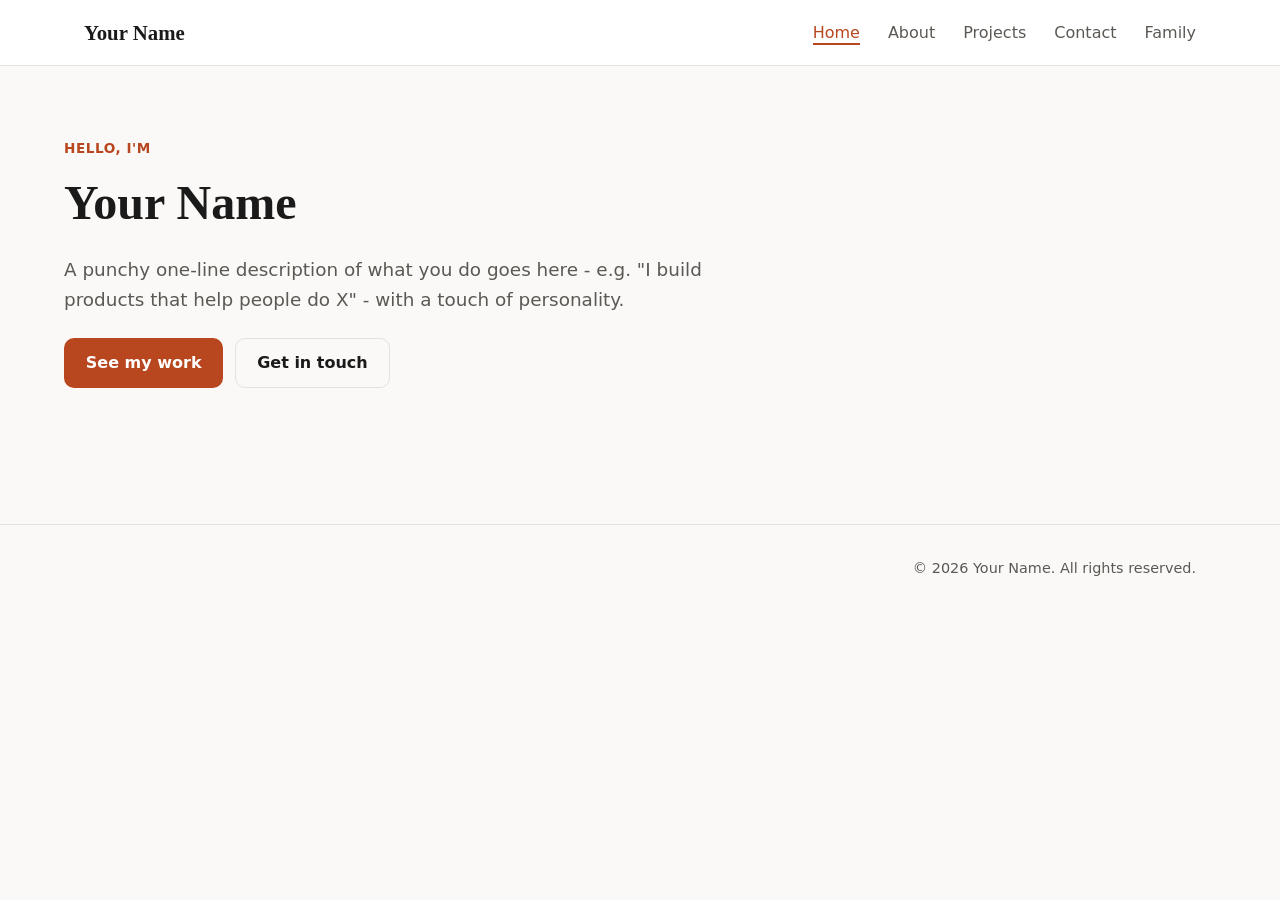
==== index.html @ e5d1f308 "Scaffold personal site per PRD: public pages, encrypted Family area, GitHub Pages setup - Home/About" ====
<!doctype html>
<html lang="en">
<head>
  <meta charset="utf-8" />
  <meta name="viewport" content="width=device-width, initial-scale=1" />
  <title>Your Name - What You Do</title>
  <meta name="description" content="Personal site of Your Name - a short, punchy description of what you do goes here." />
  <link rel="icon" href="favicon.svg" type="image/svg+xml" />
  <link rel="canonical" href="/" />

  <meta property="og:type" content="website" />
  <meta property="og:title" content="Your Name - What You Do" />
  <meta property="og:description" content="A short, punchy description of what you do goes here." />
  <meta property="og:image" content="assets/img/og-image.svg" />
  <meta name="twitter:card" content="summary_large_image" />

  <link rel="stylesheet" href="assets/css/style.css" />
</head>
<body>
  <a class="skip-link" href="#main">Skip to content</a>

  <header class="site-header">
    <div class="container header-inner">
      <a class="brand" href="index.html">Your Name</a>
      <button class="nav-toggle" id="nav-toggle" aria-expanded="false" aria-controls="primary-nav">
        <span class="sr-only">Menu</span>
        <span class="nav-toggle-bar"></span>
        <span class="nav-toggle-bar"></span>
        <span class="nav-toggle-bar"></span>
      </button>
      <nav class="primary-nav" id="primary-nav" aria-label="Primary">
        <a href="index.html" aria-current="page">Home</a>
        <a href="about.html">About</a>
        <a href="projects.html">Projects</a>
        <a href="contact.html">Contact</a>
        <a href="family.html">Family</a>
      </nav>
    </div>
  </header>

  <main id="main">
    <section class="container hero">
      <p class="eyebrow">Hello, I'm</p>
      <h1>Your Name</h1>
      <p class="lede">
        A punchy one-line description of what you do goes here - e.g. "I build
        products that help people do X" - with a touch of personality.
      </p>
      <div class="button-row">
        <a class="btn btn-primary" href="projects.html">See my work</a>
        <a class="btn btn-secondary" href="contact.html">Get in touch</a>
      </div>
      <div class="social-links" aria-label="Social profiles">
        <a class="social-link" data-social="linkedin"></a>
        <a class="social-link" data-social="youtube"></a>
        <a class="social-link" data-social="github"></a>
        <a class="social-link" data-social="x"></a>
        <a class="social-link" data-social="instagram"></a>
      </div>
    </section>
  </main>

  <footer class="site-footer">
    <div class="container footer-inner">
      <div class="social-links" aria-label="Social profiles">
        <a class="social-link" data-social="linkedin"></a>
        <a class="social-link" data-social="youtube"></a>
        <a class="social-link" data-social="github"></a>
        <a class="social-link" data-social="x"></a>
        <a class="social-link" data-social="instagram"></a>
      </div>
      <p class="copyright">&copy; <span id="current-year">2026</span> Your Name. All rights reserved.</p>
    </div>
  </footer>

  <script src="assets/js/social-links.js" defer></script>
  <script src="assets/js/main.js" defer></script>
</body>
</html>
---- assets/css/style.css ----
/* ------------------------------------------------------------------
   Design tokens
   ------------------------------------------------------------------ */
:root {
  --color-bg: #faf9f7;
  --color-surface: #ffffff;
  --color-text: #1a1a1a;
  --color-text-muted: #5c5954;
  --color-border: #e6e2db;
  --color-accent: #b8461f;
  --color-accent-soft: #f3e2da;
  --font-body: system-ui, -apple-system, "Segoe UI", Roboto, Helvetica, Arial, sans-serif;
  --font-heading: Georgia, "Iowan Old Style", "Palatino Linotype", "Times New Roman", serif;
  --max-width: 72rem;
  --radius: 10px;
}

/* ------------------------------------------------------------------
   Reset / base
   ------------------------------------------------------------------ */
*,
*::before,
*::after {
  box-sizing: border-box;
}

html {
  -webkit-text-size-adjust: 100%;
}

body {
  margin: 0;
  background: var(--color-bg);
  color: var(--color-text);
  font-family: var(--font-body);
  line-height: 1.6;
  -webkit-font-smoothing: antialiased;
}

img {
  max-width: 100%;
  display: block;
}

[hidden] {
  display: none !important;
}

a {
  color: inherit;
}

h1,
h2,
h3 {
  font-family: var(--font-heading);
  line-height: 1.2;
  margin: 0 0 0.5em;
}

h1 {
  font-size: clamp(2rem, 5vw, 3rem);
}

h2 {
  font-size: clamp(1.5rem, 3.5vw, 2.1rem);
}

h3 {
  font-size: 1.25rem;
}

p {
  margin: 0 0 1em;
}

.container {
  max-width: var(--max-width);
  margin: 0 auto;
  padding: 0 1.25rem;
}

.sr-only {
  position: absolute;
  width: 1px;
  height: 1px;
  padding: 0;
  margin: -1px;
  overflow: hidden;
  clip: rect(0, 0, 0, 0);
  white-space: nowrap;
  border: 0;
}

.skip-link {
  position: absolute;
  left: 1rem;
  top: -3rem;
  background: var(--color-accent);
  color: #fff;
  padding: 0.6rem 1rem;
  border-radius: var(--radius);
  z-index: 100;
  transition: top 0.15s ease;
}

.skip-link:focus {
  top: 1rem;
}

/* ------------------------------------------------------------------
   Header / nav
   ------------------------------------------------------------------ */
.site-header {
  border-bottom: 1px solid var(--color-border);
  background: var(--color-surface);
}

.header-inner {
  display: flex;
  align-items: center;
  justify-content: space-between;
  padding-top: 1rem;
  padding-bottom: 1rem;
  position: relative;
}

.brand {
  font-family: var(--font-heading);
  font-size: 1.3rem;
  font-weight: 700;
  text-decoration: none;
}

.nav-toggle {
  display: inline-flex;
  flex-direction: column;
  justify-content: center;
  gap: 5px;
  width: 2.25rem;
  height: 2.25rem;
  background: transparent;
  border: 1px solid var(--color-border);
  border-radius: var(--radius);
  cursor: pointer;
}

.nav-toggle-bar {
  display: block;
  height: 2px;
  margin: 0 6px;
  background: var(--color-text);
  border-radius: 1px;
}

.primary-nav {
  position: absolute;
  top: 100%;
  left: 0;
  right: 0;
  display: none;
  flex-direction: column;
  background: var(--color-surface);
  border-bottom: 1px solid var(--color-border);
  padding: 0.5rem 1.25rem 1rem;
}

.primary-nav.is-open {
  display: flex;
}

.primary-nav a {
  text-decoration: none;
  padding: 0.6rem 0;
  border-bottom: 1px solid var(--color-border);
  color: var(--color-text-muted);
}

.primary-nav a:last-child {
  border-bottom: none;
}

.primary-nav a:hover,
.primary-nav a[aria-current="page"] {
  color: var(--color-accent);
}

@media (min-width: 46rem) {
  .nav-toggle {
    display: none;
  }

  .primary-nav {
    position: static;
    display: flex;
    flex-direction: row;
    gap: 1.75rem;
    background: transparent;
    border: none;
    padding: 0;
  }

  .primary-nav a {
    padding: 0;
    border-bottom: none;
  }

  .primary-nav a[aria-current="page"] {
    box-shadow: inset 0 -2px 0 var(--color-accent);
  }
}

/* ------------------------------------------------------------------
   Main content
   ------------------------------------------------------------------ */
main {
  padding: 2.5rem 0 4rem;
}

.section {
  padding: 2.5rem 0;
}

/* ------------------------------------------------------------------
   Buttons / links
   ------------------------------------------------------------------ */
.btn {
  display: inline-flex;
  align-items: center;
  justify-content: center;
  gap: 0.5rem;
  padding: 0.7rem 1.3rem;
  border-radius: var(--radius);
  text-decoration: none;
  font-weight: 600;
  border: 1px solid transparent;
  transition: transform 0.1s ease, background-color 0.15s ease, color 0.15s ease;
}

.btn:hover {
  transform: translateY(-1px);
}

.btn-primary {
  background: var(--color-accent);
  color: #fff;
}

.btn-primary:hover {
  background: #9a3a19;
}

.btn-secondary {
  background: transparent;
  border-color: var(--color-border);
  color: var(--color-text);
}

.btn-secondary:hover {
  border-color: var(--color-accent);
  color: var(--color-accent);
}

.button-row {
  display: flex;
  flex-wrap: wrap;
  gap: 0.75rem;
  margin: 1.5rem 0;
}

/* ------------------------------------------------------------------
   Social links
   ------------------------------------------------------------------ */
.social-links {
  display: flex;
  flex-wrap: wrap;
  gap: 0.6rem;
}

.social-link {
  display: inline-flex;
  align-items: center;
  padding: 0.4rem 0.9rem;
  border: 1px solid var(--color-border);
  border-radius: 999px;
  text-decoration: none;
  font-size: 0.9rem;
  color: var(--color-text-muted);
  transition: border-color 0.15s ease, color 0.15s ease, background-color 0.15s ease;
}

.social-link:hover {
  border-color: var(--color-accent);
  color: var(--color-accent);
  background: var(--color-accent-soft);
}

/* ------------------------------------------------------------------
   Hero (Home)
   ------------------------------------------------------------------ */
.hero {
  padding: 2rem 0 3rem;
}

.hero .eyebrow {
  color: var(--color-accent);
  font-weight: 600;
  letter-spacing: 0.04em;
  text-transform: uppercase;
  font-size: 0.85rem;
}

.hero p.lede {
  font-size: 1.15rem;
  color: var(--color-text-muted);
  max-width: 40rem;
}

/* ------------------------------------------------------------------
   About
   ------------------------------------------------------------------ */
.about-layout {
  display: grid;
  gap: 2rem;
}

@media (min-width: 46rem) {
  .about-layout {
    grid-template-columns: 220px 1fr;
    align-items: start;
  }
}

.photo-placeholder {
  aspect-ratio: 1 / 1;
  border-radius: var(--radius);
  border: 1px dashed var(--color-border);
  background: var(--color-surface);
  display: flex;
  align-items: center;
  justify-content: center;
  color: var(--color-text-muted);
  text-align: center;
  font-size: 0.9rem;
  padding: 1rem;
}

.about-list {
  padding-left: 1.1rem;
}

.about-list li {
  margin-bottom: 0.5rem;
}

/* ------------------------------------------------------------------
   Projects
   ------------------------------------------------------------------ */
.project-grid {
  display: grid;
  gap: 1.5rem;
  grid-template-columns: repeat(auto-fit, minmax(240px, 1fr));
  list-style: none;
  margin: 0;
  padding: 0;
}

.project-card {
  background: var(--color-surface);
  border: 1px solid var(--color-border);
  border-radius: var(--radius);
  padding: 1.5rem;
  display: flex;
  flex-direction: column;
  gap: 0.5rem;
}

.project-tags {
  display: flex;
  flex-wrap: wrap;
  gap: 0.4rem;
  margin: 0.25rem 0 0.75rem;
  padding: 0;
  list-style: none;
}

.project-tags li {
  font-size: 0.75rem;
  color: var(--color-text-muted);
  background: var(--color-accent-soft);
  border-radius: 999px;
  padding: 0.2rem 0.6rem;
}

.project-card .btn {
  align-self: flex-start;
  margin-top: auto;
}

/* ------------------------------------------------------------------
   Contact
   ------------------------------------------------------------------ */
.contact-methods {
  display: grid;
  gap: 1rem;
  margin: 1.5rem 0 2rem;
}

.contact-card {
  background: var(--color-surface);
  border: 1px solid var(--color-border);
  border-radius: var(--radius);
  padding: 1.25rem 1.5rem;
}

/* ------------------------------------------------------------------
   Family (gated) area
   ------------------------------------------------------------------ */
.family-gate {
  max-width: 26rem;
}

.family-form {
  display: flex;
  flex-direction: column;
  gap: 0.75rem;
  margin-top: 1.5rem;
}

.family-form label {
  font-weight: 600;
}

.family-form input[type="password"] {
  padding: 0.7rem 0.9rem;
  border: 1px solid var(--color-border);
  border-radius: var(--radius);
  font-size: 1rem;
}

.family-form input[type="password"]:focus {
  outline: 2px solid var(--color-accent);
  outline-offset: 1px;
}

.form-error {
  color: #a3231a;
  font-weight: 600;
}

.video-list {
  display: grid;
  gap: 1.5rem;
  grid-template-columns: repeat(auto-fit, minmax(280px, 1fr));
  list-style: none;
  margin: 2rem 0 0;
  padding: 0;
}

.video-card {
  background: var(--color-surface);
  border: 1px solid var(--color-border);
  border-radius: var(--radius);
  padding: 1rem;
}

.video-embed {
  position: relative;
  aspect-ratio: 16 / 9;
  border-radius: var(--radius);
  overflow: hidden;
  margin-top: 0.75rem;
}

.video-embed iframe {
  position: absolute;
  inset: 0;
  width: 100%;
  height: 100%;
  border: 0;
}

/* ------------------------------------------------------------------
   Footer
   ------------------------------------------------------------------ */
.site-footer {
  border-top: 1px solid var(--color-border);
  padding: 2rem 0;
}

.footer-inner {
  display: flex;
  flex-direction: column;
  gap: 1rem;
}

@media (min-width: 46rem) {
  .footer-inner {
    flex-direction: row;
    align-items: center;
    justify-content: space-between;
  }
}

.copyright {
  margin: 0;
  color: var(--color-text-muted);
  font-size: 0.9rem;
}
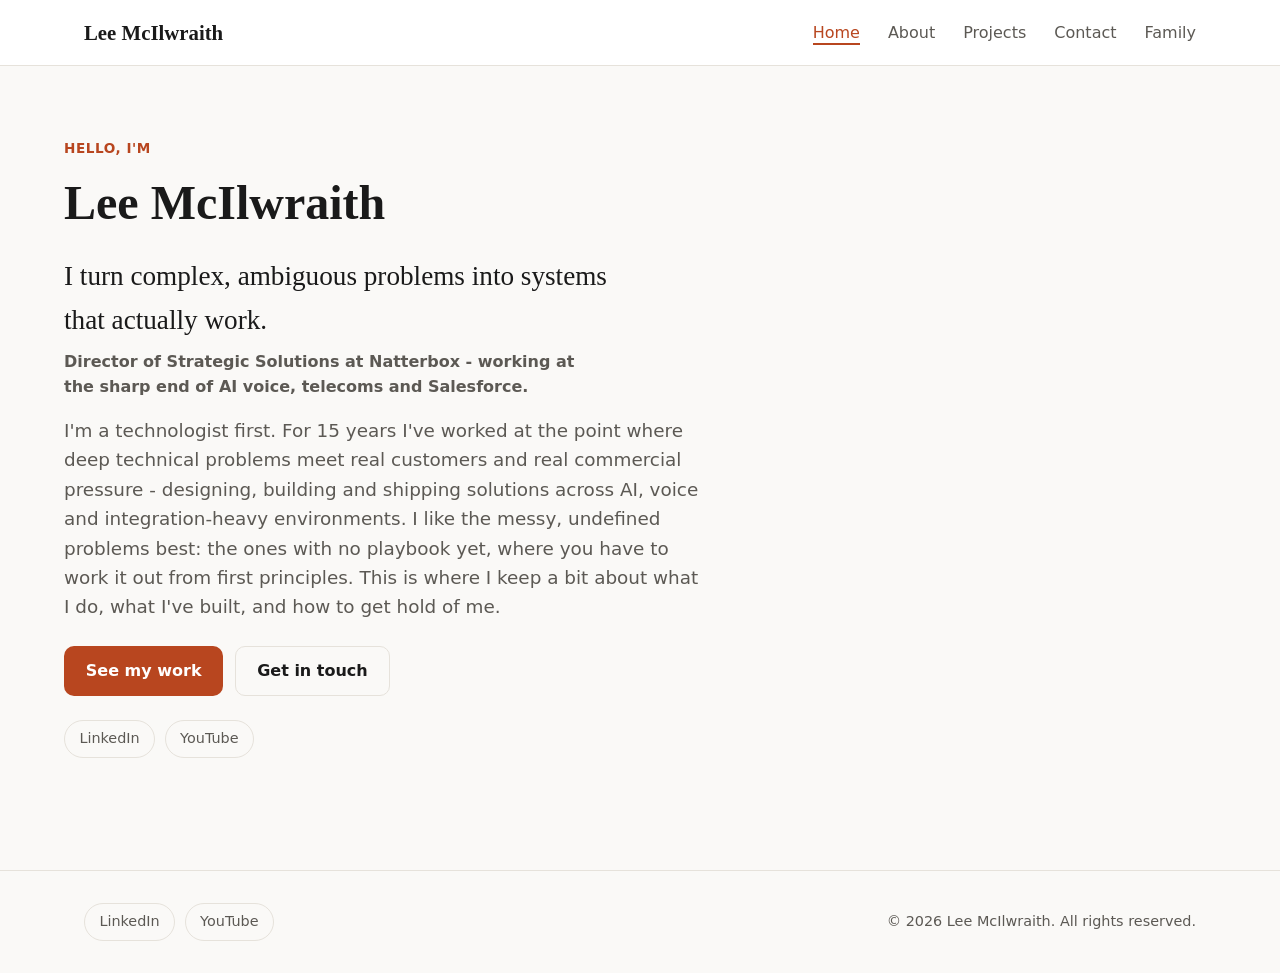
==== commit d2c757e6: "Add real content: name, bio, projects, contact and social links Replaces placeholder copy with Lee's" ====
--- a/index.html
+++ b/index.html
@@ -3,14 +3,14 @@
 <head>
   <meta charset="utf-8" />
   <meta name="viewport" content="width=device-width, initial-scale=1" />
-  <title>Your Name - What You Do</title>
-  <meta name="description" content="Personal site of Your Name - a short, punchy description of what you do goes here." />
+  <title>Lee McIlwraith - Director of Strategic Solutions</title>
+  <meta name="description" content="Director of Strategic Solutions at Natterbox - working at the sharp end of AI voice, telecoms and Salesforce." />
   <link rel="icon" href="favicon.svg" type="image/svg+xml" />
   <link rel="canonical" href="/" />
 
   <meta property="og:type" content="website" />
-  <meta property="og:title" content="Your Name - What You Do" />
-  <meta property="og:description" content="A short, punchy description of what you do goes here." />
+  <meta property="og:title" content="Lee McIlwraith - Director of Strategic Solutions" />
+  <meta property="og:description" content="Director of Strategic Solutions at Natterbox - working at the sharp end of AI voice, telecoms and Salesforce." />
   <meta property="og:image" content="assets/img/og-image.svg" />
   <meta name="twitter:card" content="summary_large_image" />
 
@@ -21,7 +21,7 @@
 
   <header class="site-header">
     <div class="container header-inner">
-      <a class="brand" href="index.html">Your Name</a>
+      <a class="brand" href="index.html">Lee McIlwraith</a>
       <button class="nav-toggle" id="nav-toggle" aria-expanded="false" aria-controls="primary-nav">
         <span class="sr-only">Menu</span>
         <span class="nav-toggle-bar"></span>
@@ -41,10 +41,17 @@
   <main id="main">
     <section class="container hero">
       <p class="eyebrow">Hello, I'm</p>
-      <h1>Your Name</h1>
+      <h1>Lee McIlwraith</h1>
+      <p class="hero-headline">I turn complex, ambiguous problems into systems that actually work.</p>
+      <p class="hero-role">Director of Strategic Solutions at Natterbox - working at the sharp end of AI voice, telecoms and Salesforce.</p>
       <p class="lede">
-        A punchy one-line description of what you do goes here - e.g. "I build
-        products that help people do X" - with a touch of personality.
+        I'm a technologist first. For 15 years I've worked at the point where deep
+        technical problems meet real customers and real commercial pressure -
+        designing, building and shipping solutions across AI, voice and
+        integration-heavy environments. I like the messy, undefined problems best:
+        the ones with no playbook yet, where you have to work it out from first
+        principles. This is where I keep a bit about what I do, what I've built,
+        and how to get hold of me.
       </p>
       <div class="button-row">
         <a class="btn btn-primary" href="projects.html">See my work</a>
@@ -69,7 +76,7 @@
         <a class="social-link" data-social="x"></a>
         <a class="social-link" data-social="instagram"></a>
       </div>
-      <p class="copyright">&copy; <span id="current-year">2026</span> Your Name. All rights reserved.</p>
+      <p class="copyright">&copy; <span id="current-year">2026</span> Lee McIlwraith. All rights reserved.</p>
     </div>
   </footer>
 
--- a/assets/css/style.css
+++ b/assets/css/style.css
@@ -310,6 +310,19 @@
   font-size: 0.85rem;
 }
 
+.hero-headline {
+  font-family: var(--font-heading);
+  font-size: clamp(1.3rem, 3vw, 1.7rem);
+  max-width: 34rem;
+  margin-bottom: 0.4rem;
+}
+
+.hero-role {
+  color: var(--color-text-muted);
+  font-weight: 600;
+  max-width: 34rem;
+}
+
 .hero p.lede {
   font-size: 1.15rem;
   color: var(--color-text-muted);
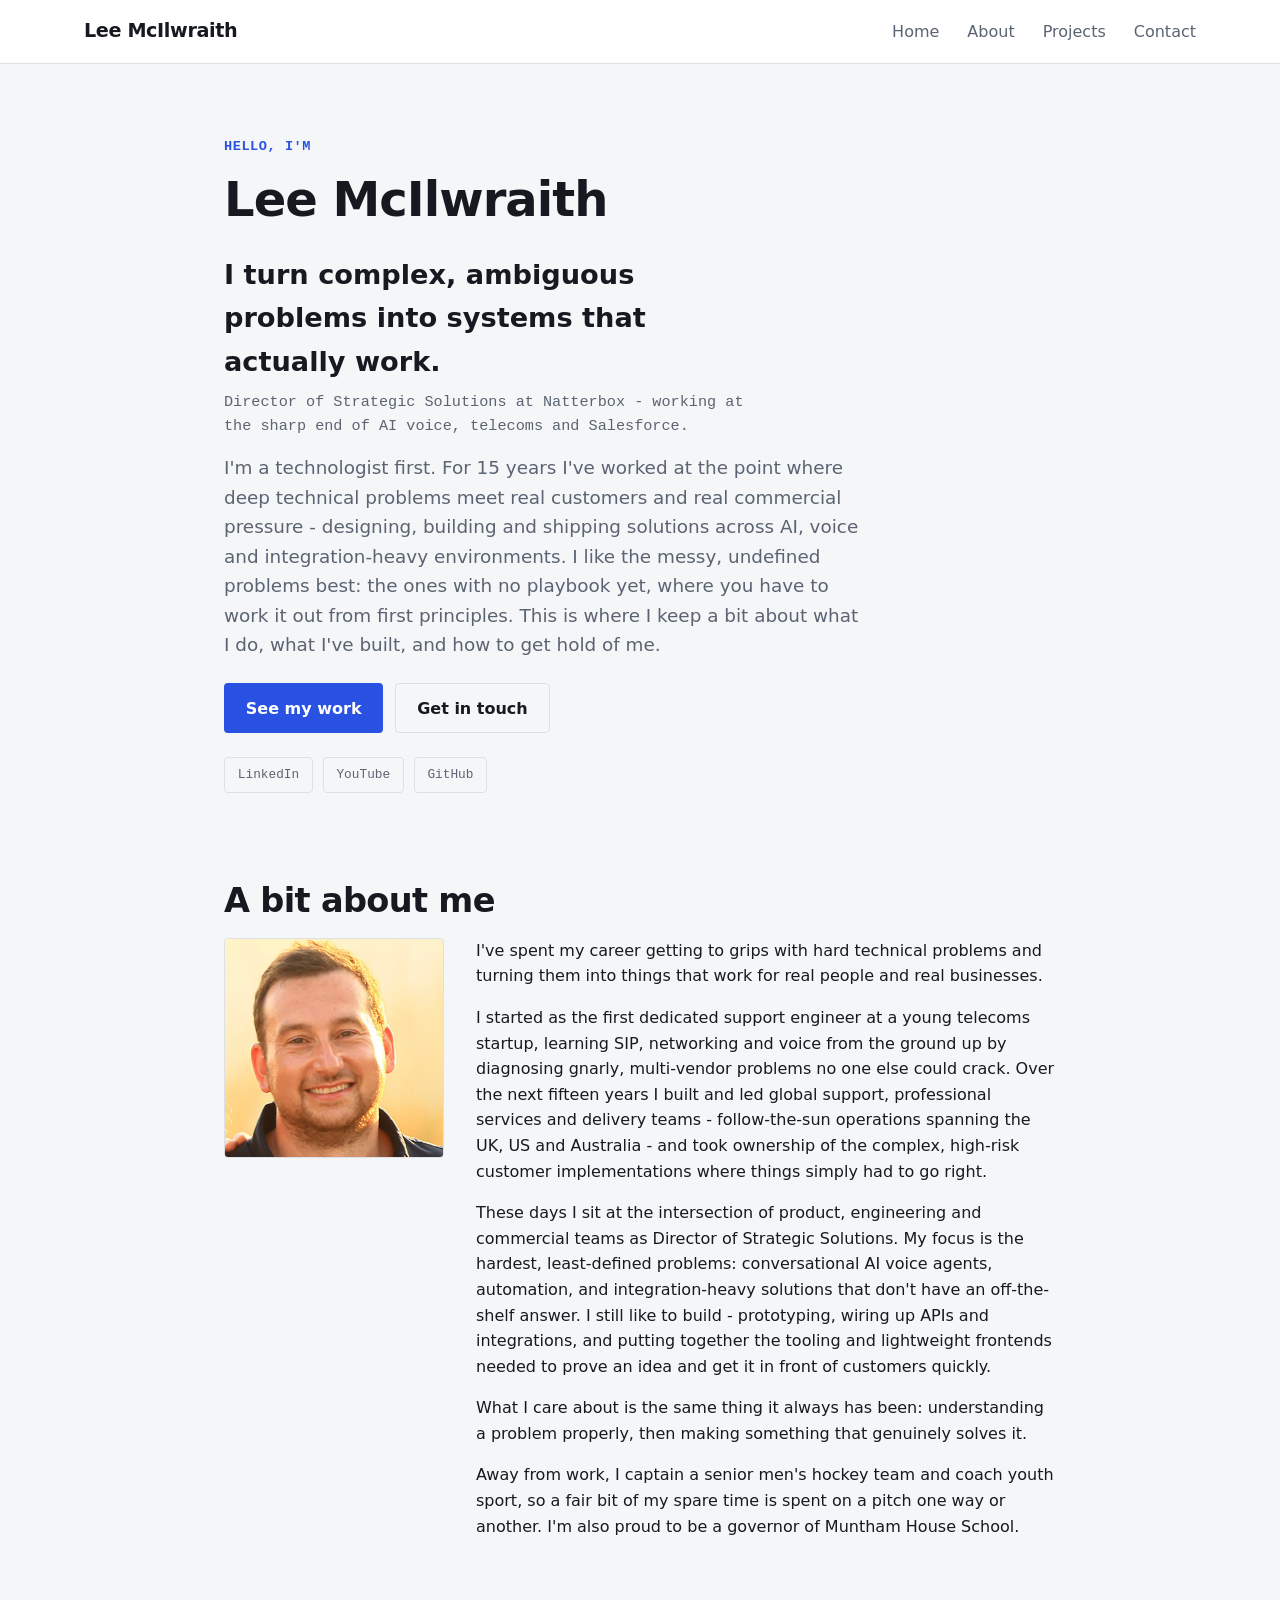
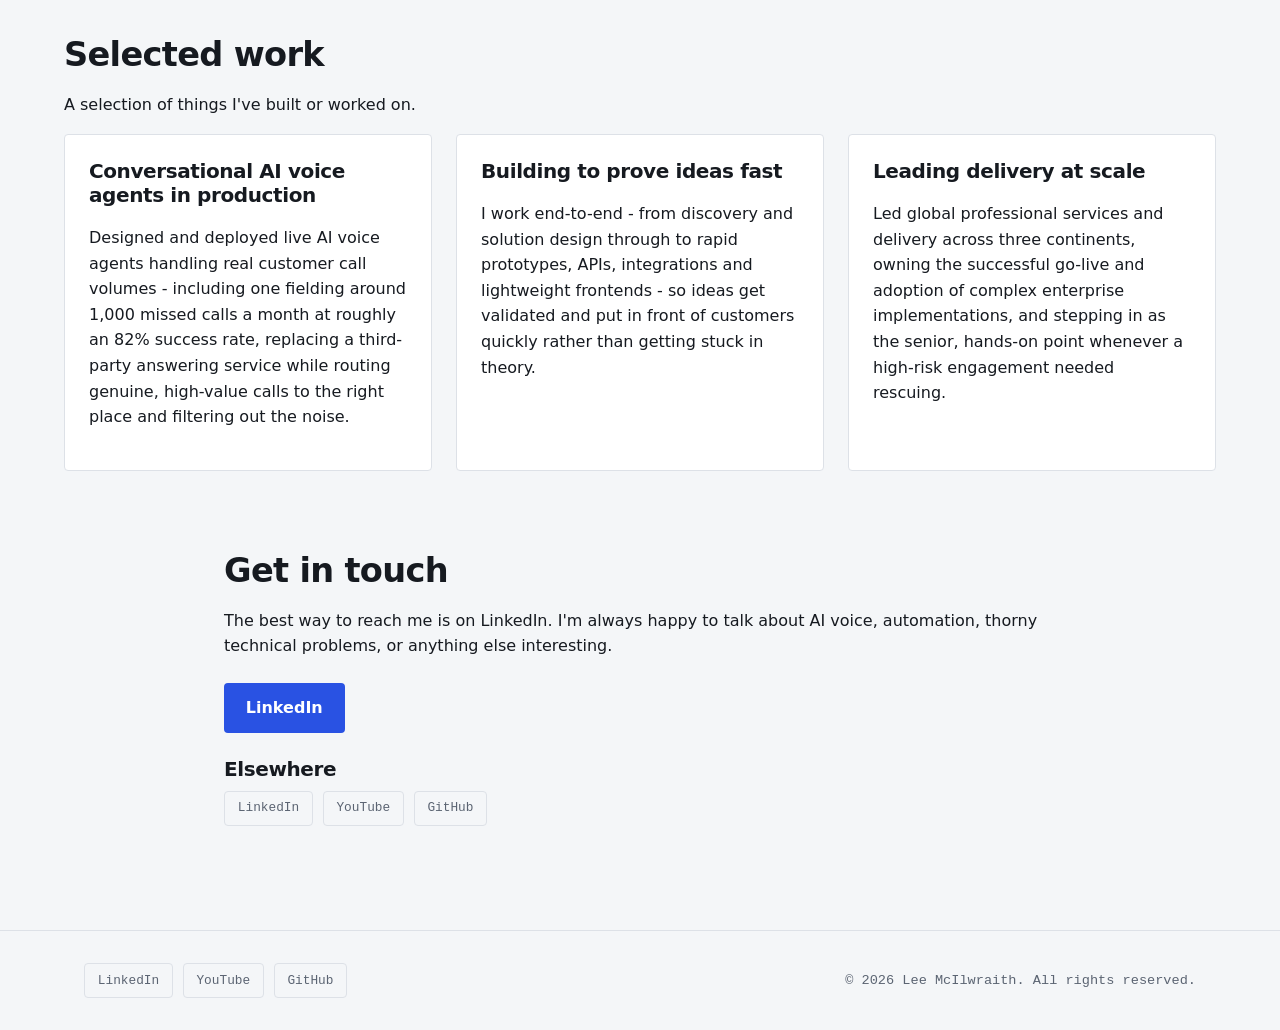
==== commit cffa2e97: "Collapse public pages into a single scrolling index.html; move Family to /family/ Home, About, Proje" ====
--- a/index.html
+++ b/index.html
@@ -5,23 +5,23 @@
   <meta name="viewport" content="width=device-width, initial-scale=1" />
   <title>Lee McIlwraith - Director of Strategic Solutions</title>
   <meta name="description" content="Director of Strategic Solutions at Natterbox - working at the sharp end of AI voice, telecoms and Salesforce." />
-  <link rel="icon" href="favicon.svg" type="image/svg+xml" />
+  <link rel="icon" href="/favicon.svg" type="image/svg+xml" />
   <link rel="canonical" href="/" />
 
   <meta property="og:type" content="website" />
   <meta property="og:title" content="Lee McIlwraith - Director of Strategic Solutions" />
   <meta property="og:description" content="Director of Strategic Solutions at Natterbox - working at the sharp end of AI voice, telecoms and Salesforce." />
-  <meta property="og:image" content="assets/img/og-image.svg" />
+  <meta property="og:image" content="/assets/img/og-image.svg" />
   <meta name="twitter:card" content="summary_large_image" />
 
-  <link rel="stylesheet" href="assets/css/style.css" />
+  <link rel="stylesheet" href="/assets/css/style.css" />
 </head>
 <body>
   <a class="skip-link" href="#main">Skip to content</a>
 
   <header class="site-header">
     <div class="container header-inner">
-      <a class="brand" href="index.html">Lee McIlwraith</a>
+      <a class="brand" href="#home">Lee McIlwraith</a>
       <button class="nav-toggle" id="nav-toggle" aria-expanded="false" aria-controls="primary-nav">
         <span class="sr-only">Menu</span>
         <span class="nav-toggle-bar"></span>
@@ -29,17 +29,16 @@
         <span class="nav-toggle-bar"></span>
       </button>
       <nav class="primary-nav" id="primary-nav" aria-label="Primary">
-        <a href="index.html" aria-current="page">Home</a>
-        <a href="about.html">About</a>
-        <a href="projects.html">Projects</a>
-        <a href="contact.html">Contact</a>
-        <a href="family.html">Family</a>
+        <a href="#home">Home</a>
+        <a href="#about">About</a>
+        <a href="#projects">Projects</a>
+        <a href="#contact">Contact</a>
       </nav>
     </div>
   </header>
 
   <main id="main">
-    <section class="container hero">
+    <section id="home" class="container hero">
       <p class="eyebrow">Hello, I'm</p>
       <h1>Lee McIlwraith</h1>
       <p class="hero-headline">I turn complex, ambiguous problems into systems that actually work.</p>
@@ -54,9 +53,110 @@
         and how to get hold of me.
       </p>
       <div class="button-row">
-        <a class="btn btn-primary" href="projects.html">See my work</a>
-        <a class="btn btn-secondary" href="contact.html">Get in touch</a>
+        <a class="btn btn-primary" href="#projects">See my work</a>
+        <a class="btn btn-secondary" href="#contact">Get in touch</a>
       </div>
+      <div class="social-links" aria-label="Social profiles">
+        <a class="social-link" data-social="linkedin"></a>
+        <a class="social-link" data-social="youtube"></a>
+        <a class="social-link" data-social="github"></a>
+        <a class="social-link" data-social="x"></a>
+        <a class="social-link" data-social="instagram"></a>
+      </div>
+    </section>
+
+    <section id="about" class="container section narrow">
+      <h2>A bit about me</h2>
+      <div class="about-layout">
+        <img class="about-photo" src="/assets/img/leemcilwraith.jpeg" alt="Lee McIlwraith" />
+        <div>
+          <p>
+            I've spent my career getting to grips with hard technical problems and
+            turning them into things that work for real people and real
+            businesses.
+          </p>
+          <p>
+            I started as the first dedicated support engineer at a young telecoms
+            startup, learning SIP, networking and voice from the ground up by
+            diagnosing gnarly, multi-vendor problems no one else could crack.
+            Over the next fifteen years I built and led global support,
+            professional services and delivery teams - follow-the-sun operations
+            spanning the UK, US and Australia - and took ownership of the
+            complex, high-risk customer implementations where things simply had
+            to go right.
+          </p>
+          <p>
+            These days I sit at the intersection of product, engineering and
+            commercial teams as Director of Strategic Solutions. My focus is the
+            hardest, least-defined problems: conversational AI voice agents,
+            automation, and integration-heavy solutions that don't have an
+            off-the-shelf answer. I still like to build - prototyping, wiring up
+            APIs and integrations, and putting together the tooling and
+            lightweight frontends needed to prove an idea and get it in front of
+            customers quickly.
+          </p>
+          <p>
+            What I care about is the same thing it always has been: understanding
+            a problem properly, then making something that genuinely solves it.
+          </p>
+          <p>
+            Away from work, I captain a senior men's hockey team and coach youth
+            sport, so a fair bit of my spare time is spent on a pitch one way or
+            another. I'm also proud to be a governor of Muntham House School.
+          </p>
+        </div>
+      </div>
+    </section>
+
+    <section id="projects" class="container section">
+      <h2>Selected work</h2>
+      <p>A selection of things I've built or worked on.</p>
+
+      <ul class="project-grid">
+        <li class="project-card">
+          <h3>Conversational AI voice agents in production</h3>
+          <p>
+            Designed and deployed live AI voice agents handling real customer
+            call volumes - including one fielding around 1,000 missed calls a
+            month at roughly an 82% success rate, replacing a third-party
+            answering service while routing genuine, high-value calls to the
+            right place and filtering out the noise.
+          </p>
+        </li>
+        <li class="project-card">
+          <h3>Building to prove ideas fast</h3>
+          <p>
+            I work end-to-end - from discovery and solution design through to
+            rapid prototypes, APIs, integrations and lightweight frontends - so
+            ideas get validated and put in front of customers quickly rather
+            than getting stuck in theory.
+          </p>
+        </li>
+        <li class="project-card">
+          <h3>Leading delivery at scale</h3>
+          <p>
+            Led global professional services and delivery across three
+            continents, owning the successful go-live and adoption of complex
+            enterprise implementations, and stepping in as the senior,
+            hands-on point whenever a high-risk engagement needed rescuing.
+          </p>
+        </li>
+      </ul>
+    </section>
+
+    <section id="contact" class="container section narrow">
+      <h2>Get in touch</h2>
+      <p>
+        The best way to reach me is on LinkedIn. I'm always happy to talk about
+        AI voice, automation, thorny technical problems, or anything else
+        interesting.
+      </p>
+
+      <div class="button-row">
+        <a class="btn btn-primary" data-social="linkedin" target="_blank" rel="noopener"></a>
+      </div>
+
+      <h3>Elsewhere</h3>
       <div class="social-links" aria-label="Social profiles">
         <a class="social-link" data-social="linkedin"></a>
         <a class="social-link" data-social="youtube"></a>
@@ -80,7 +180,7 @@
     </div>
   </footer>
 
-  <script src="assets/js/social-links.js" defer></script>
-  <script src="assets/js/main.js" defer></script>
+  <script src="/assets/js/social-links.js" defer></script>
+  <script src="/assets/js/main.js" defer></script>
 </body>
 </html>
--- a/assets/css/style.css
+++ b/assets/css/style.css
@@ -2,17 +2,19 @@
    Design tokens
    ------------------------------------------------------------------ */
 :root {
-  --color-bg: #faf9f7;
+  --color-bg: #f4f6f8;
   --color-surface: #ffffff;
-  --color-text: #1a1a1a;
-  --color-text-muted: #5c5954;
-  --color-border: #e6e2db;
-  --color-accent: #b8461f;
-  --color-accent-soft: #f3e2da;
+  --color-text: #161a20;
+  --color-text-muted: #5b6472;
+  --color-border: #dde1e7;
+  --color-accent: #2952e3;
+  --color-accent-hover: #1f3fb8;
+  --color-accent-soft: #e8edfc;
   --font-body: system-ui, -apple-system, "Segoe UI", Roboto, Helvetica, Arial, sans-serif;
-  --font-heading: Georgia, "Iowan Old Style", "Palatino Linotype", "Times New Roman", serif;
+  --font-mono: ui-monospace, SFMono-Regular, "SF Mono", Menlo, Consolas, "Liberation Mono", monospace;
   --max-width: 72rem;
-  --radius: 10px;
+  --prose-width: 52rem;
+  --radius: 4px;
 }
 
 /* ------------------------------------------------------------------
@@ -26,6 +28,17 @@
 
 html {
   -webkit-text-size-adjust: 100%;
+  scroll-behavior: smooth;
+}
+
+@media (prefers-reduced-motion: reduce) {
+  html {
+    scroll-behavior: auto;
+  }
+}
+
+section[id] {
+  scroll-margin-top: 5.5rem;
 }
 
 body {
@@ -53,7 +66,8 @@
 h1,
 h2,
 h3 {
-  font-family: var(--font-heading);
+  font-weight: 800;
+  letter-spacing: -0.02em;
   line-height: 1.2;
   margin: 0 0 0.5em;
 }
@@ -78,6 +92,11 @@
   max-width: var(--max-width);
   margin: 0 auto;
   padding: 0 1.25rem;
+}
+
+.narrow {
+  max-width: var(--prose-width);
+  margin-inline: auto;
 }
 
 .sr-only {
@@ -112,6 +131,9 @@
    Header / nav
    ------------------------------------------------------------------ */
 .site-header {
+  position: sticky;
+  top: 0;
+  z-index: 20;
   border-bottom: 1px solid var(--color-border);
   background: var(--color-surface);
 }
@@ -126,9 +148,9 @@
 }
 
 .brand {
-  font-family: var(--font-heading);
-  font-size: 1.3rem;
-  font-weight: 700;
+  font-size: 1.2rem;
+  font-weight: 800;
+  letter-spacing: -0.02em;
   text-decoration: none;
 }
 
@@ -247,7 +269,7 @@
 }
 
 .btn-primary:hover {
-  background: #9a3a19;
+  background: var(--color-accent-hover);
 }
 
 .btn-secondary {
@@ -280,11 +302,12 @@
 .social-link {
   display: inline-flex;
   align-items: center;
-  padding: 0.4rem 0.9rem;
+  padding: 0.4rem 0.8rem;
   border: 1px solid var(--color-border);
-  border-radius: 999px;
+  border-radius: var(--radius);
   text-decoration: none;
-  font-size: 0.9rem;
+  font-family: var(--font-mono);
+  font-size: 0.8rem;
   color: var(--color-text-muted);
   transition: border-color 0.15s ease, color 0.15s ease, background-color 0.15s ease;
 }
@@ -299,10 +322,13 @@
    Hero (Home)
    ------------------------------------------------------------------ */
 .hero {
+  max-width: var(--prose-width);
+  margin-inline: auto;
   padding: 2rem 0 3rem;
 }
 
 .hero .eyebrow {
+  font-family: var(--font-mono);
   color: var(--color-accent);
   font-weight: 600;
   letter-spacing: 0.04em;
@@ -311,15 +337,16 @@
 }
 
 .hero-headline {
-  font-family: var(--font-heading);
   font-size: clamp(1.3rem, 3vw, 1.7rem);
+  font-weight: 700;
   max-width: 34rem;
   margin-bottom: 0.4rem;
 }
 
 .hero-role {
-  color: var(--color-text-muted);
-  font-weight: 600;
+  font-family: var(--font-mono);
+  color: var(--color-text-muted);
+  font-size: 0.95rem;
   max-width: 34rem;
 }
 
@@ -344,18 +371,12 @@
   }
 }
 
-.photo-placeholder {
+.about-photo {
+  width: 100%;
   aspect-ratio: 1 / 1;
-  border-radius: var(--radius);
-  border: 1px dashed var(--color-border);
-  background: var(--color-surface);
-  display: flex;
-  align-items: center;
-  justify-content: center;
-  color: var(--color-text-muted);
-  text-align: center;
-  font-size: 0.9rem;
-  padding: 1rem;
+  object-fit: cover;
+  border-radius: var(--radius);
+  border: 1px solid var(--color-border);
 }
 
 .about-list {
@@ -398,10 +419,11 @@
 }
 
 .project-tags li {
+  font-family: var(--font-mono);
   font-size: 0.75rem;
   color: var(--color-text-muted);
   background: var(--color-accent-soft);
-  border-radius: 999px;
+  border-radius: var(--radius);
   padding: 0.2rem 0.6rem;
 }
 
@@ -411,22 +433,6 @@
 }
 
 /* ------------------------------------------------------------------
-   Contact
-   ------------------------------------------------------------------ */
-.contact-methods {
-  display: grid;
-  gap: 1rem;
-  margin: 1.5rem 0 2rem;
-}
-
-.contact-card {
-  background: var(--color-surface);
-  border: 1px solid var(--color-border);
-  border-radius: var(--radius);
-  padding: 1.25rem 1.5rem;
-}
-
-/* ------------------------------------------------------------------
    Family (gated) area
    ------------------------------------------------------------------ */
 .family-gate {
@@ -461,20 +467,17 @@
   font-weight: 600;
 }
 
-.video-list {
+.family-player {
   display: grid;
   gap: 1.5rem;
-  grid-template-columns: repeat(auto-fit, minmax(280px, 1fr));
-  list-style: none;
-  margin: 2rem 0 0;
-  padding: 0;
-}
-
-.video-card {
-  background: var(--color-surface);
-  border: 1px solid var(--color-border);
-  border-radius: var(--radius);
-  padding: 1rem;
+  margin-top: 1.5rem;
+}
+
+@media (min-width: 56rem) {
+  .family-player {
+    grid-template-columns: 2fr 1fr;
+    align-items: start;
+  }
 }
 
 .video-embed {
@@ -482,7 +485,7 @@
   aspect-ratio: 16 / 9;
   border-radius: var(--radius);
   overflow: hidden;
-  margin-top: 0.75rem;
+  background: #000;
 }
 
 .video-embed iframe {
@@ -493,6 +496,59 @@
   border: 0;
 }
 
+.player-main h2 {
+  margin-top: 1rem;
+}
+
+.playlist ul {
+  list-style: none;
+  margin: 0;
+  padding: 0;
+  border: 1px solid var(--color-border);
+  border-radius: var(--radius);
+  overflow: hidden;
+  background: var(--color-surface);
+}
+
+.playlist-item {
+  display: flex;
+  align-items: baseline;
+  gap: 0.75rem;
+  width: 100%;
+  padding: 0.75rem 1rem;
+  border: none;
+  border-bottom: 1px solid var(--color-border);
+  background: transparent;
+  color: var(--color-text);
+  font: inherit;
+  text-align: left;
+  cursor: pointer;
+}
+
+.playlist li:last-child .playlist-item {
+  border-bottom: none;
+}
+
+.playlist-item:hover {
+  background: var(--color-accent-soft);
+}
+
+.playlist-item.is-active {
+  background: var(--color-accent-soft);
+  box-shadow: inset 3px 0 0 var(--color-accent);
+}
+
+.playlist-index {
+  font-family: var(--font-mono);
+  color: var(--color-text-muted);
+  font-size: 0.85rem;
+  flex-shrink: 0;
+}
+
+.playlist-title {
+  font-weight: 600;
+}
+
 /* ------------------------------------------------------------------
    Footer
    ------------------------------------------------------------------ */
@@ -516,7 +572,8 @@
 }
 
 .copyright {
+  font-family: var(--font-mono);
   margin: 0;
   color: var(--color-text-muted);
-  font-size: 0.9rem;
-}
+  font-size: 0.85rem;
+}
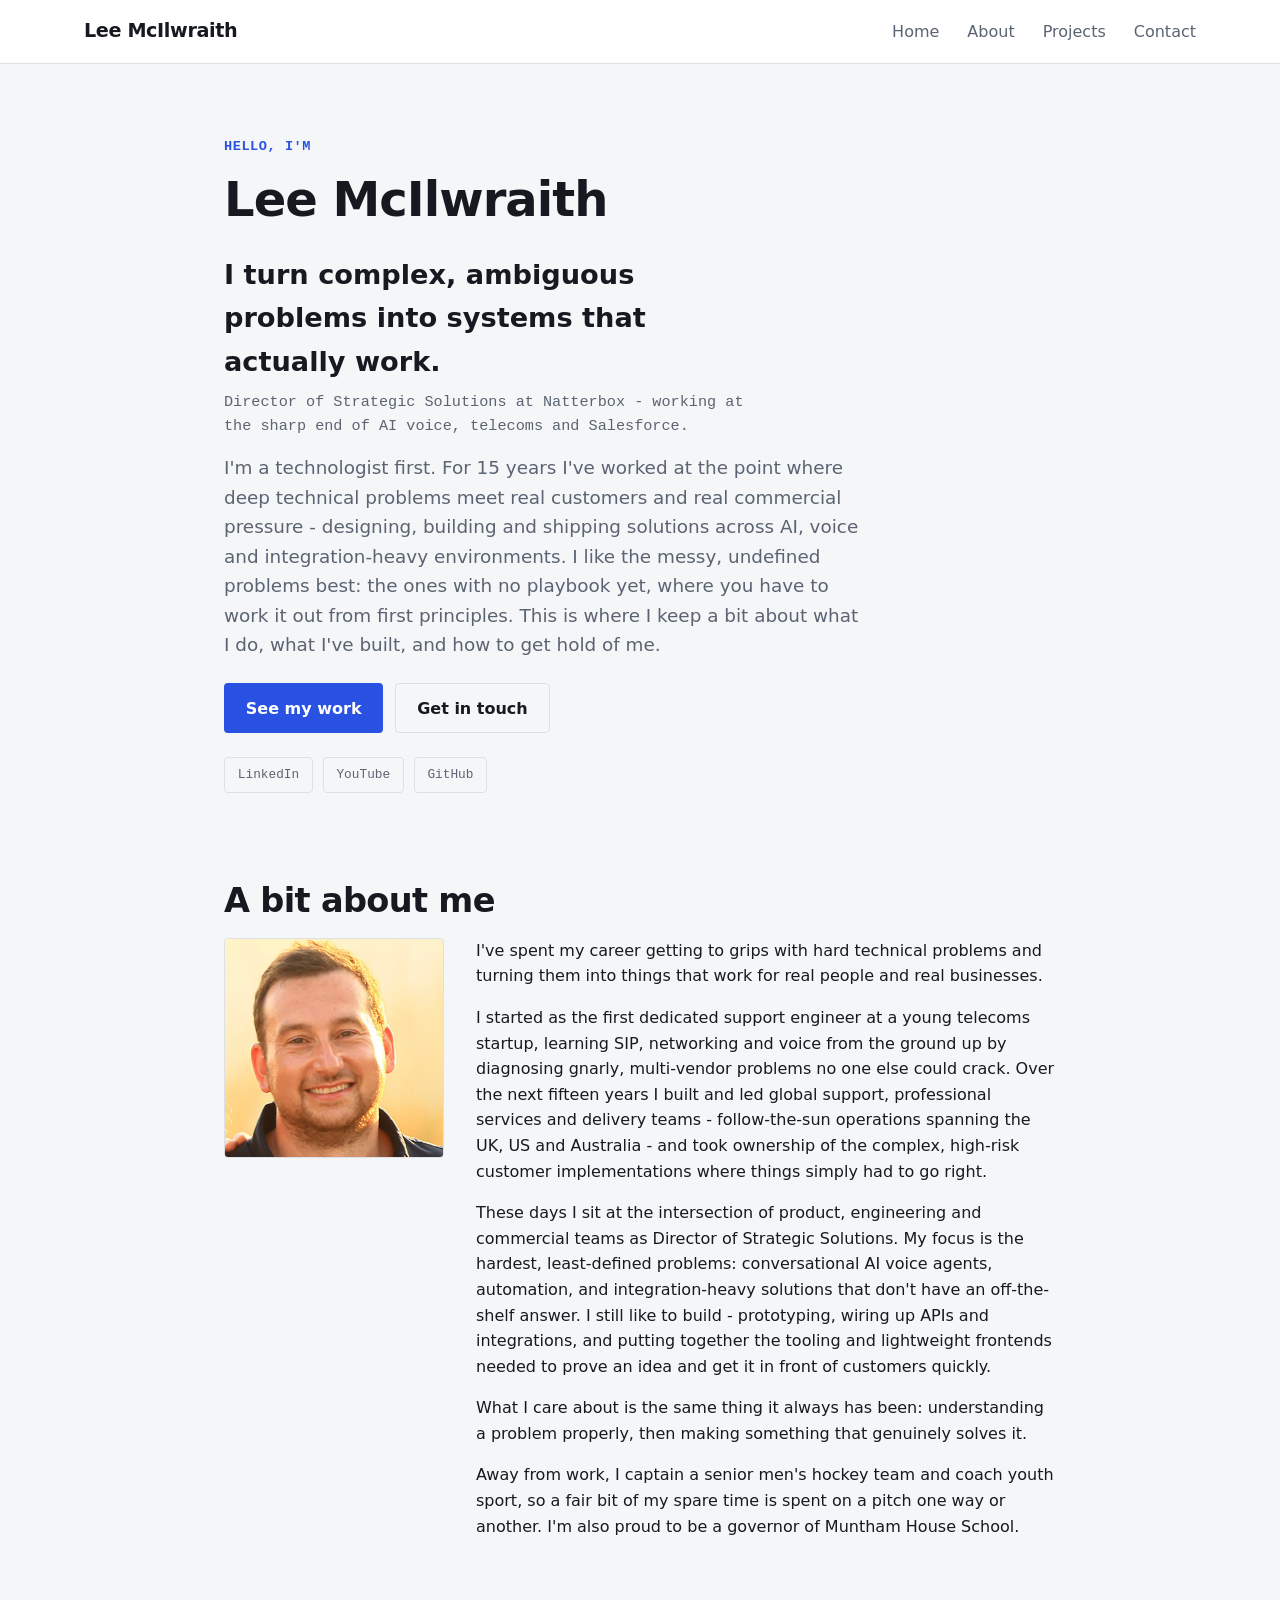
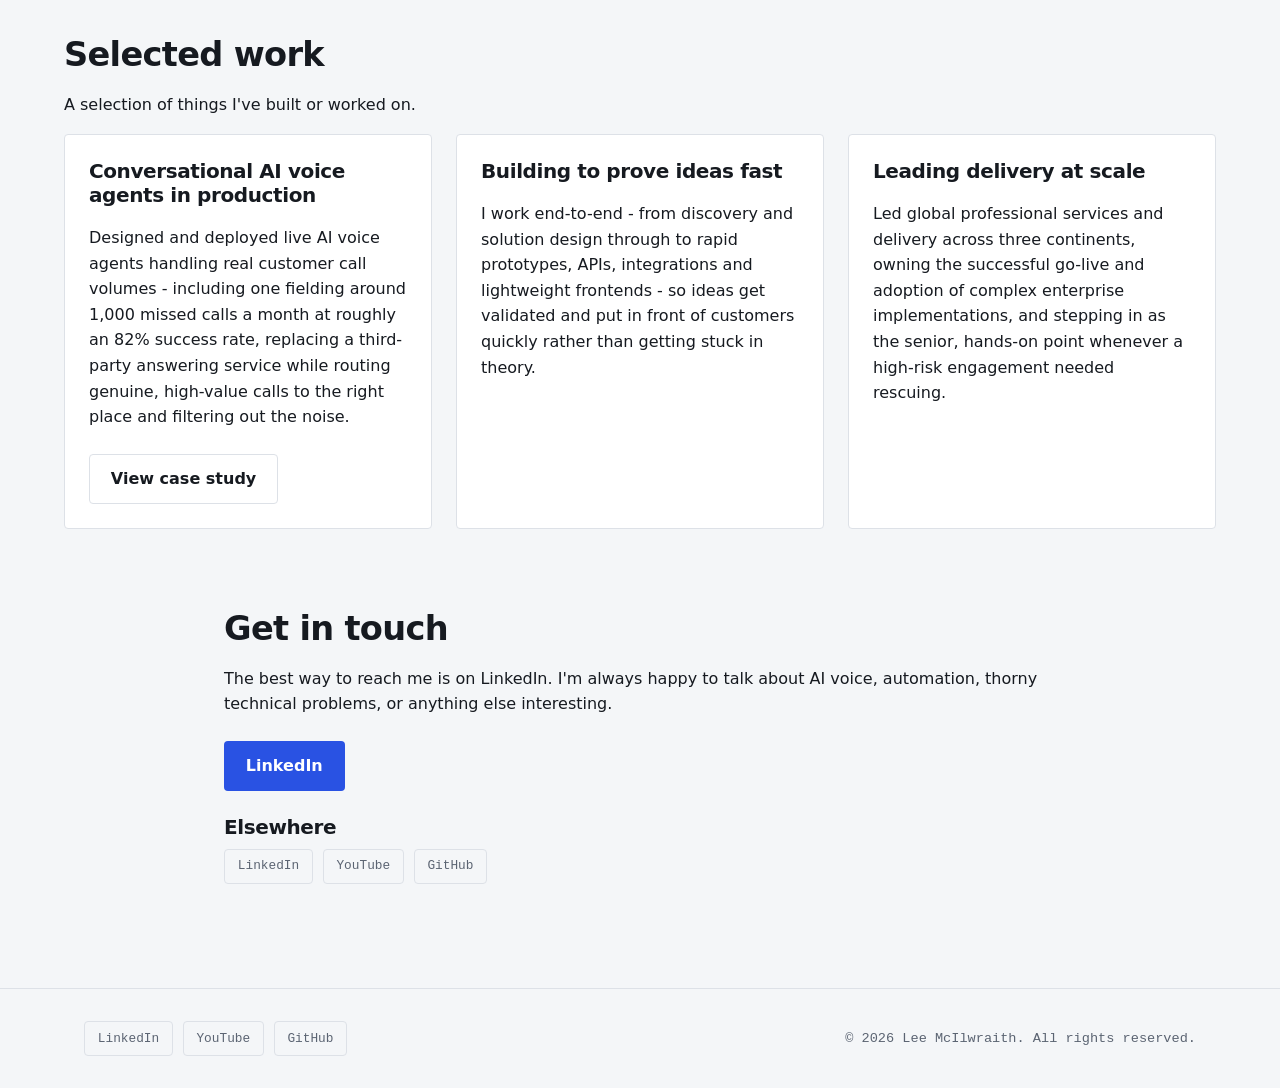
==== commit 5bad9cf3: "Add case study link to Conversational AI voice agents project" ====
--- a/index.html
+++ b/index.html
@@ -11,7 +11,10 @@
   <meta property="og:type" content="website" />
   <meta property="og:title" content="Lee McIlwraith - Director of Strategic Solutions" />
   <meta property="og:description" content="Director of Strategic Solutions at Natterbox - working at the sharp end of AI voice, telecoms and Salesforce." />
-  <meta property="og:image" content="/assets/img/og-image.svg" />
+  <meta property="og:image" content="/assets/img/og-image.png" />
+  <meta property="og:image:type" content="image/png" />
+  <meta property="og:image:width" content="1200" />
+  <meta property="og:image:height" content="630" />
   <meta name="twitter:card" content="summary_large_image" />
 
   <link rel="stylesheet" href="/assets/css/style.css" />
@@ -122,6 +125,7 @@
             answering service while routing genuine, high-value calls to the
             right place and filtering out the noise.
           </p>
+          <a class="btn btn-secondary" href="https://natterbox.com/resource/case-study/we-buy-any-home/" target="_blank" rel="noopener">View case study</a>
         </li>
         <li class="project-card">
           <h3>Building to prove ideas fast</h3>
